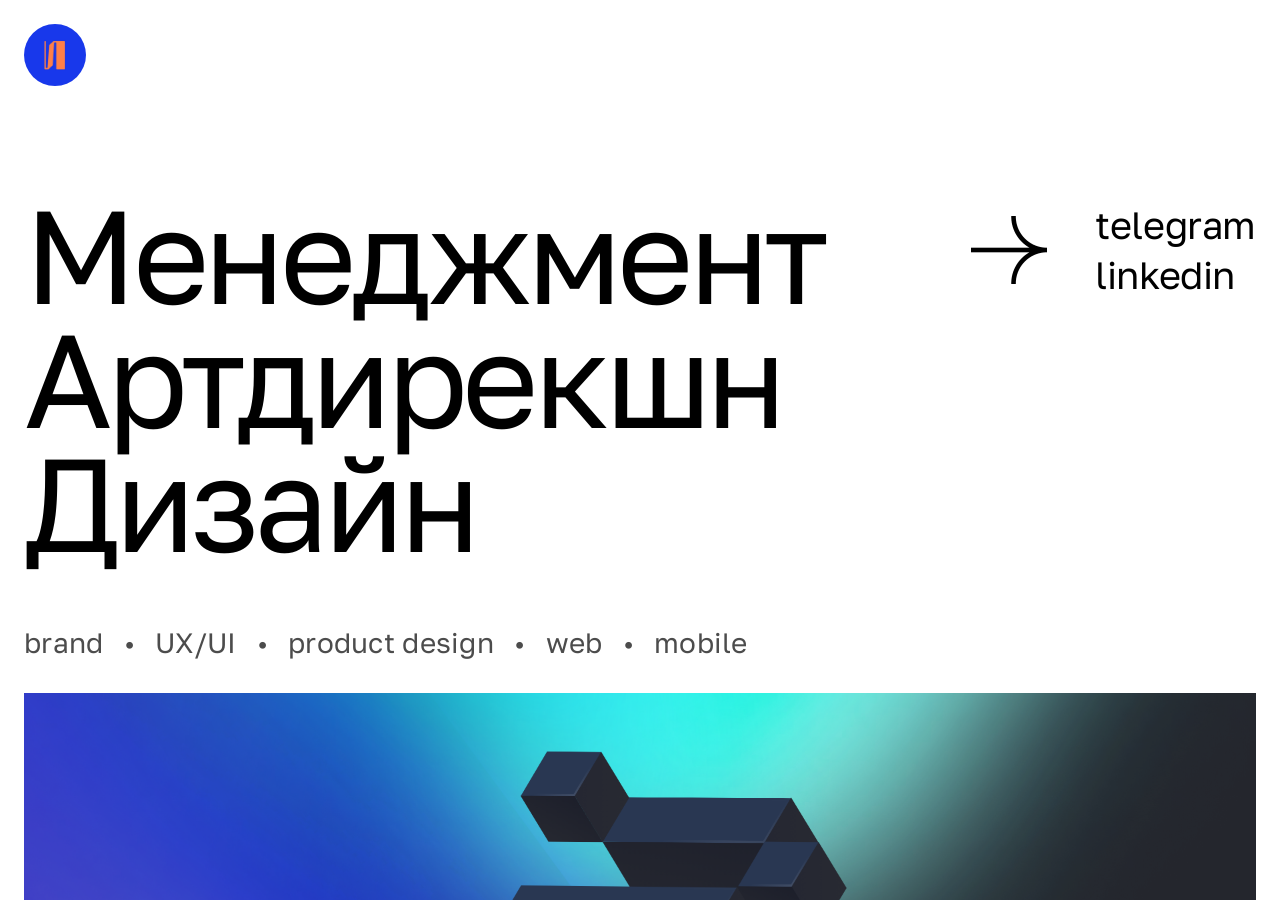
==== index.html @ 0fe3c1d4 "Initial portfolio site: main page, kit, and Sfera case study. Co-authored-by: Cursor <cursoragent@cu" ====
<!DOCTYPE html>
<html lang="ru">
  <head>
    <meta charset="UTF-8" />
    <meta name="viewport" content="width=device-width, initial-scale=1.0" />
    <title>Менеджмент · Артдирекшн · Дизайн</title>
    <link rel="icon" href="assets/logo.png" type="image/png" />
    <link rel="stylesheet" href="styles.css" />
  </head>
  <body>
    <main class="stage">
      <img class="logo" src="assets/logo.png" width="62" height="62" alt="" />

      <h1 class="title">
        Менеджмент<br />
        Артдирекшн<br />
        Дизайн
      </h1>

      <div class="social">
        <img class="arrow" src="assets/arrow.png" width="76" height="68" alt="" />
        <div class="social-links">
          <a href="https://t.me/" target="_blank" rel="noopener noreferrer">telegram</a>
          <a href="https://www.linkedin.com/" target="_blank" rel="noopener noreferrer">linkedin</a>
        </div>
      </div>

      <p class="tags">brand<span class="sep">•</span>UX/UI<span class="sep">•</span>product design<span class="sep">•</span>web<span class="sep">•</span>mobile</p>

      <div class="visual">
        <img src="assets/hero.png" alt="" />
      </div>
    </main>
  </body>
</html>
---- styles.css ----
@import url("tokens.css");

@font-face {
  font-family: "Golos Text";
  font-style: normal;
  font-weight: 300 900;
  font-display: swap;
  src: url("fonts/golos-cyrillic-ext.woff2") format("woff2");
  unicode-range: U+0460-052F, U+1C80-1C8A, U+20B4, U+2DE0-2DFF, U+A640-A69F, U+FE2E-FE2F;
}

@font-face {
  font-family: "Golos Text";
  font-style: normal;
  font-weight: 300 900;
  font-display: swap;
  src: url("fonts/golos-cyrillic.woff2") format("woff2");
  unicode-range: U+0301, U+0400-045F, U+0490-0491, U+04B0-04B1, U+2116;
}

@font-face {
  font-family: "Golos Text";
  font-style: normal;
  font-weight: 300 900;
  font-display: swap;
  src: url("fonts/golos-latin-ext.woff2") format("woff2");
  unicode-range: U+0100-02BA, U+02BD-02C5, U+02C7-02CC, U+02CE-02D7, U+02DD-02FF, U+0304, U+0308, U+0329, U+1D00-1DBF, U+1E00-1E9F, U+1EF2-1EFF, U+2020, U+20A0-20AB, U+20AD-20C0, U+2113, U+2C60-2C7F, U+A720-A7FF;
}

@font-face {
  font-family: "Golos Text";
  font-style: normal;
  font-weight: 300 900;
  font-display: swap;
  src: url("fonts/golos-latin.woff2") format("woff2");
  unicode-range: U+0000-00FF, U+0131, U+0152-0153, U+02BB-02BC, U+02C6, U+02DA, U+02DC, U+0304, U+0308, U+0329, U+2000-206F, U+20AC, U+2122, U+2191, U+2193, U+2212, U+2215, U+FEFF, U+FFFD;
}

@font-face {
  font-family: "Golos Text";
  font-style: normal;
  font-weight: 300 900;
  font-display: swap;
  src: url("fonts/GolosText-variable.ttf") format("truetype");
}

*,
*::before,
*::after {
  box-sizing: border-box;
}

html,
body {
  margin: 0;
  height: 100%;
  background: var(--color-bg);
}

body {
  font-family: var(--font);
  color: var(--color-ink);
  -webkit-font-smoothing: antialiased;
  -moz-osx-font-smoothing: grayscale;
}

.stage {
  box-sizing: border-box;
  width: 100%;
  min-height: 100dvh;
  height: 100%;
  padding: var(--page-pad-top) var(--page-pad-x) var(--page-pad-bottom);
  display: grid;
  grid-template-columns: 1fr auto;
  grid-template-rows: auto auto auto 1fr;
  column-gap: var(--grid-gap-x);
  background: var(--color-bg);
  overflow: hidden;
}

.logo {
  grid-column: 1;
  grid-row: 1;
  width: var(--logo-size);
  height: var(--logo-size);
  border-radius: var(--radius-full);
  object-fit: cover;
  display: block;
}

.title {
  grid-column: 1;
  grid-row: 2;
  align-self: start;
  margin: var(--space-title) 0 0;
  font-size: var(--text-display-size);
  font-weight: var(--text-display-weight);
  line-height: var(--text-display-leading);
  letter-spacing: var(--text-display-tracking);
  color: var(--color-ink);
}

.social {
  grid-column: 2;
  grid-row: 2;
  align-self: start;
  margin-top: var(--space-social);
  display: flex;
  align-items: center;
  gap: var(--space-48);
  color: var(--color-ink);
}

.arrow {
  width: var(--arrow-w);
  height: var(--arrow-h);
  object-fit: contain;
  flex-shrink: 0;
  display: block;
}

.social-links {
  display: flex;
  flex-direction: column;
  gap: var(--space-8);
}

.social-links a {
  font-size: var(--text-link-size);
  font-weight: var(--text-link-weight);
  line-height: var(--text-link-leading);
  color: var(--color-ink);
  text-decoration: none;
  letter-spacing: var(--text-link-tracking);
}

.social-links a:hover {
  opacity: var(--opacity-hover);
}

.tags {
  grid-column: 1 / -1;
  grid-row: 3;
  margin: var(--space-tags) 0 0;
  font-size: var(--text-meta-size);
  font-weight: var(--text-meta-weight);
  line-height: var(--text-meta-leading);
  color: var(--color-muted);
  letter-spacing: var(--text-meta-tracking);
}

.tags .sep {
  margin: 0 var(--sep-gap);
}

.visual {
  grid-column: 1 / -1;
  grid-row: 4;
  align-self: end;
  height: var(--visual-h);
  overflow: hidden;
}

.visual img {
  width: 100%;
  height: 100%;
  object-fit: cover;
  object-position: center;
  display: block;
}
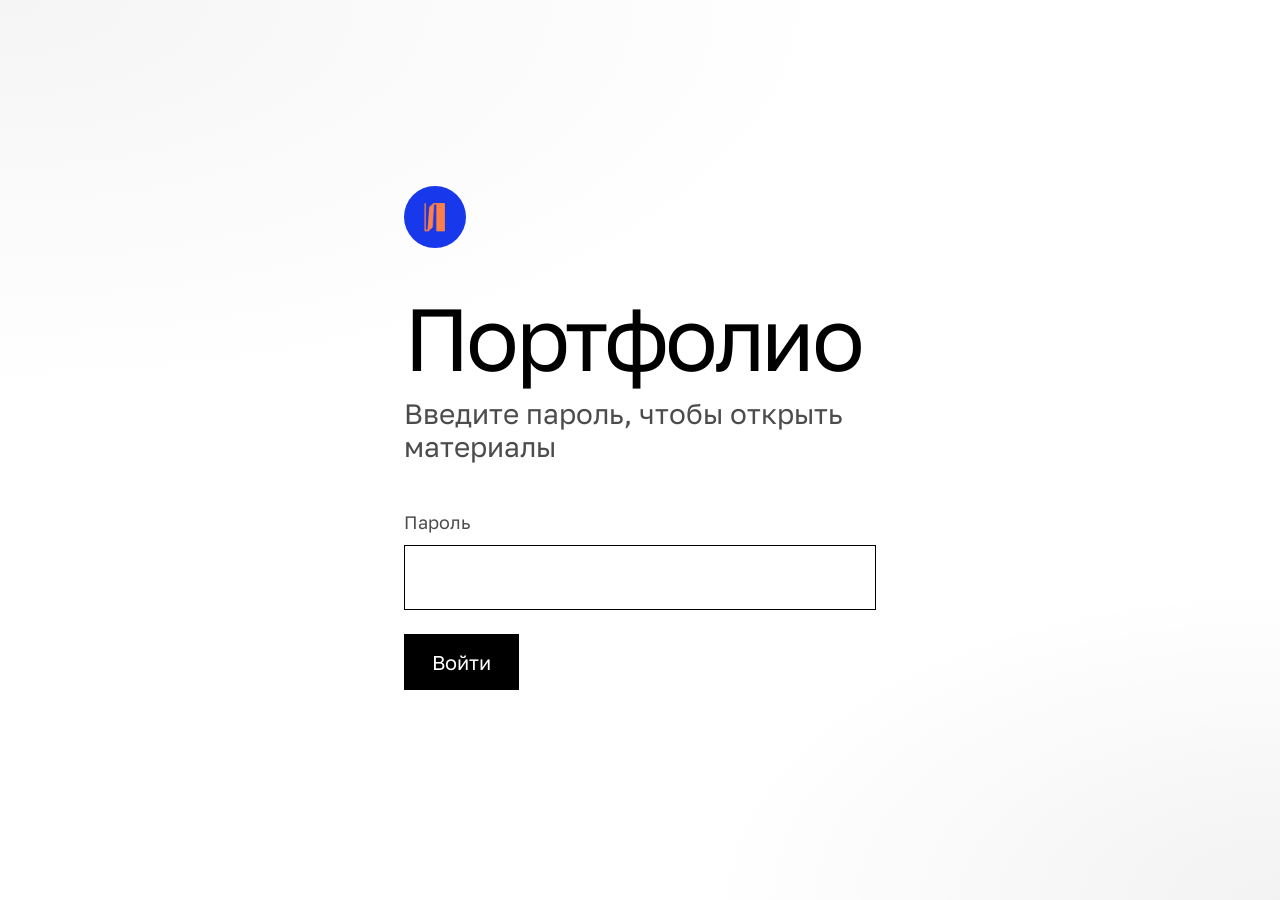
==== commit 1c26edb5: "Add password gate and static site build. Protect portfolio pages behind a login screen and ship buil" ====
--- a/index.html
+++ b/index.html
@@ -6,6 +6,10 @@
     <title>Менеджмент · Артдирекшн · Дизайн</title>
     <link rel="icon" href="assets/logo.png" type="image/png" />
     <link rel="stylesheet" href="styles.css" />
+    <style id="auth-hide">html.auth-pending body{visibility:hidden}</style>
+    <script>document.documentElement.classList.add("auth-pending")</script>
+    <script src="js/auth-config.js"></script>
+    <script src="js/auth.js"></script>
   </head>
   <body>
     <main class="stage">
